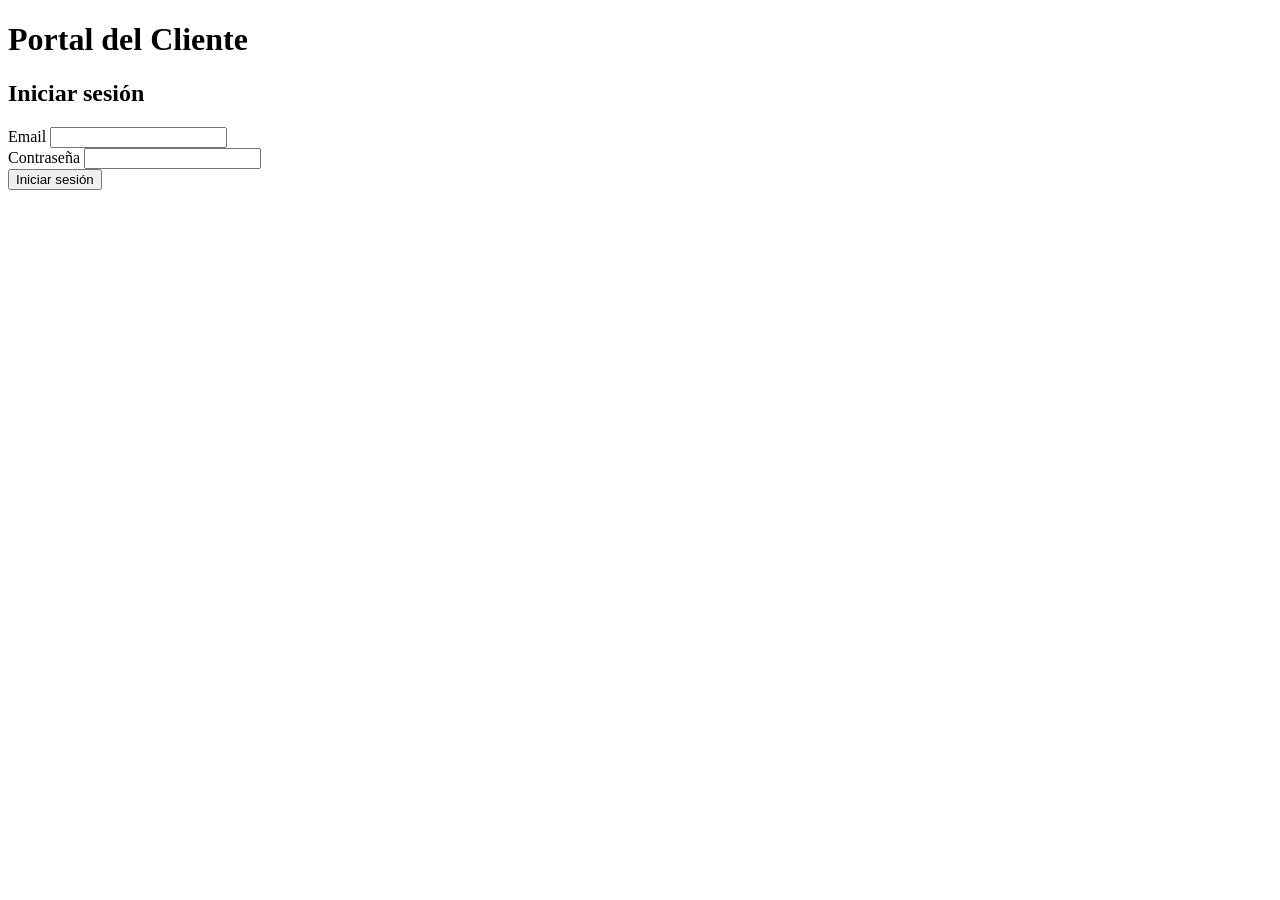
==== modulos/avisos/index.html @ 5ee2a53b "Create index.html" ====
<!DOCTYPE html>
<html lang="es">
<head>
  <meta charset="UTF-8">
  <meta name="viewport" content="width=device-width, initial-scale=1.0">

  <title>Avisos - Portal del Cliente</title>
</head>

<body>

  <header>

    <div>
      <h1>Avisos</h1>
      <p id="nombreUsuario">Cargando...</p>
    </div>

    <div>

      <a href="../../index.html">
        ← Volver al portal
      </a>

      <button
        id="cerrarSesion"
        type="button"
      >
        Cerrar sesión
      </button>

    </div>

  </header>


  <main>

    <section>

      <h2>Mis avisos</h2>

      <button
        id="recargarAvisos"
        type="button"
      >
        Recargar avisos
      </button>

      <p id="listadoMessage"></p>

      <div id="avisosContainer">
        Cargando avisos...
      </div>

    </section>

  </main>


  <script>

    // =====================================================
    // CONFIGURACIÓN
    // =====================================================

    const API_URL =
      "https://kit-asesoria-backend.vhtza8.easypanel.host";


    // =====================================================
    // SESIÓN
    // =====================================================

    const token =
      localStorage.getItem("token");

    const usuarioGuardado =
      localStorage.getItem("usuario");


    if (!token || !usuarioGuardado) {

      window.location.href =
        "../../login.html";
    }


    let usuario;


    try {

      usuario =
        JSON.parse(usuarioGuardado);


      document
        .getElementById("nombreUsuario")
        .textContent =
          `Hola, ${usuario.nombre}`;

    } catch (error) {

      console.error(
        "Error leyendo los datos del usuario:",
        error
      );


      localStorage.removeItem("token");
      localStorage.removeItem("usuario");


      window.location.href =
        "../../login.html";
    }


    // =====================================================
    // CERRAR SESIÓN
    // =====================================================

    document
      .getElementById("cerrarSesion")
      .addEventListener(
        "click",
        () => {

          localStorage.removeItem("token");
          localStorage.removeItem("usuario");

          window.location.href =
            "../../login.html";
        }
      );


    // =====================================================
    // CARGAR AVISOS
    // =====================================================

    async function cargarAvisos() {

      const container =
        document.getElementById(
          "avisosContainer"
        );


      const message =
        document.getElementById(
          "listadoMessage"
        );


      container.innerHTML =
        "Cargando avisos...";

      message.textContent = "";


      try {

        const respuesta =
          await fetch(
            `${API_URL}/api/cliente/avisos`,
            {
              method: "GET",

              headers: {
                "Authorization":
                  `Bearer ${token}`
              }
            }
          );


        const datos =
          await respuesta.json();


        if (
          !respuesta.ok ||
          !datos.ok
        ) {

          container.innerHTML = "";

          message.textContent =
            datos.message ||
            "No se han podido cargar los avisos.";

          return;
        }


        if (
          !Array.isArray(datos.avisos) ||
          datos.avisos.length === 0
        ) {

          container.innerHTML =
            "<p>No tienes avisos disponibles.</p>";

          return;
        }


        container.innerHTML = "";


        datos.avisos.forEach(
          (aviso) => {

            const article =
              document.createElement(
                "article"
              );


            // =================================================
            // INDICADOR LEÍDO / NO LEÍDO
            // =================================================

            const estadoLectura =
              document.createElement(
                "p"
              );


            estadoLectura.textContent =
              aviso.leido
                ? "✓ Leído"
                : "● No leído";


            // =================================================
            // TÍTULO
            // =================================================

            const titulo =
              document.createElement(
                "h3"
              );


            titulo.textContent =
              aviso.titulo;


            // =================================================
            // TIPO
            // =================================================

            const tipo =
              document.createElement(
                "p"
              );


            tipo.textContent =
              `Tipo: ${
                aviso.tipo || "-"
              }`;


            // =================================================
            // PRIORIDAD
            // =================================================

            const prioridad =
              document.createElement(
                "p"
              );


            prioridad.textContent =
              `Prioridad: ${
                aviso.prioridad || "-"
              }`;


            // =================================================
            // CONTENIDO
            // =================================================

            const contenido =
              document.createElement(
                "p"
              );


            contenido.textContent =
              aviso.contenido ||
              "Sin contenido";


            // =================================================
            // FECHA PUBLICACIÓN
            // =================================================

            const fechaPublicacion =
              document.createElement(
                "p"
              );


            fechaPublicacion.textContent =
              `Publicado: ${
                formatearFecha(
                  aviso.fechaPublicacion ||
                  aviso.createdAt
                )
              }`;


            // =================================================
            // FECHA CADUCIDAD
            // =================================================

            const fechaCaducidad =
              document.createElement(
                "p"
              );


            fechaCaducidad.textContent =
              `Caducidad: ${
                formatearFecha(
                  aviso.fechaCaducidad
                )
              }`;


            // =================================================
            // CREADOR
            // =================================================

            const creador =
              document.createElement(
                "p"
              );


            creador.textContent =
              `Publicado por: ${
                aviso.creador?.nombre ||
                "-"
              }`;


            // =================================================
            // BOTÓN MARCAR COMO LEÍDO
            // =================================================

            const botonLeido =
              document.createElement(
                "button"
              );


            botonLeido.type =
              "button";


            if (aviso.leido) {

              botonLeido.textContent =
                "Aviso leído";

              botonLeido.disabled =
                true;

            } else {

              botonLeido.textContent =
                "Marcar como leído";


              botonLeido.addEventListener(
                "click",
                () =>
                  marcarComoLeido(
                    aviso.id,
                    botonLeido,
                    estadoLectura
                  )
              );
            }


            // =================================================
            // CONSTRUIR AVISO
            // =================================================

            article.appendChild(
              estadoLectura
            );


            article.appendChild(
              titulo
            );


            article.appendChild(
              contenido
            );


            article.appendChild(
              tipo
            );


            article.appendChild(
              prioridad
            );


            article.appendChild(
              fechaPublicacion
            );


            article.appendChild(
              fechaCaducidad
            );


            article.appendChild(
              creador
            );


            article.appendChild(
              botonLeido
            );


            container.appendChild(
              article
            );
          }
        );

      } catch (error) {

        console.error(
          "Error cargando avisos:",
          error
        );


        container.innerHTML = "";


        message.textContent =
          "No se ha podido conectar con el servidor.";
      }
    }


    // =====================================================
    // MARCAR AVISO COMO LEÍDO
    // =====================================================

    async function marcarComoLeido(
      avisoId,
      boton,
      indicador
    ) {

      boton.disabled =
        true;


      boton.textContent =
        "Guardando...";


      try {

        const respuesta =
          await fetch(
            `${API_URL}/api/cliente/avisos/${avisoId}/leido`,
            {
              method: "PATCH",

              headers: {
                "Authorization":
                  `Bearer ${token}`
              }
            }
          );


        const datos =
          await respuesta.json();


        if (
          !respuesta.ok ||
          !datos.ok
        ) {

          alert(
            datos.message ||
            "No se ha podido marcar el aviso como leído."
          );


          boton.disabled =
            false;


          boton.textContent =
            "Marcar como leído";


          return;
        }


        indicador.textContent =
          "✓ Leído";


        boton.textContent =
          "Aviso leído";

      } catch (error) {

        console.error(
          "Error marcando aviso como leído:",
          error
        );


        alert(
          "No se ha podido conectar con el servidor."
        );


        boton.disabled =
          false;


        boton.textContent =
          "Marcar como leído";
      }
    }


    // =====================================================
    // RECARGAR AVISOS
    // =====================================================

    document
      .getElementById(
        "recargarAvisos"
      )
      .addEventListener(
        "click",
        cargarAvisos
      );


    // =====================================================
    // FORMATEAR FECHA
    // =====================================================

    function formatearFecha(
      fecha
    ) {

      if (!fecha) {
        return "-";
      }


      const fechaObjeto =
        new Date(fecha);


      if (
        Number.isNaN(
          fechaObjeto.getTime()
        )
      ) {

        return "-";
      }


      return fechaObjeto.toLocaleString(
        "es-ES",
        {
          dateStyle: "short",
          timeStyle: "short"
        }
      );
    }


    // =====================================================
    // INICIO
    // =====================================================

    cargarAvisos();

  </script>

</body>
</html>
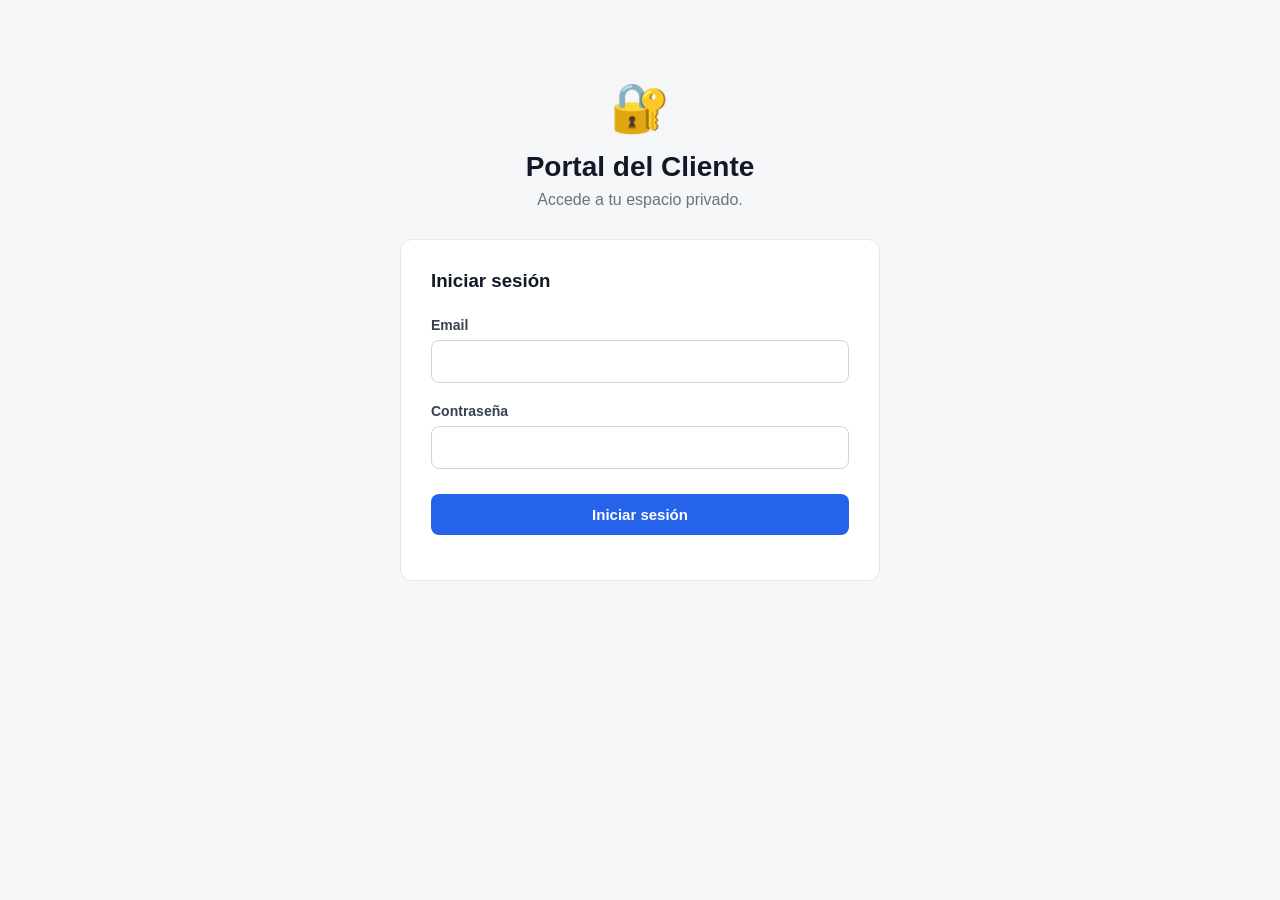
==== commit 015b9641: "Update index.html" ====
--- a/modulos/avisos/index.html
+++ b/modulos/avisos/index.html
@@ -1,30 +1,92 @@
 
 <!DOCTYPE html>
 <html lang="es">
+
 <head>
+
   <meta charset="UTF-8">
-  <meta name="viewport" content="width=device-width, initial-scale=1.0">
+
+  <meta
+    name="viewport"
+    content="width=device-width, initial-scale=1.0"
+  >
 
   <title>Avisos - Portal del Cliente</title>
+
+  <link
+    rel="stylesheet"
+    href="../../css/estilos.css"
+  >
+
 </head>
 
+
 <body>
 
-  <header>
-
-    <div>
-      <h1>Avisos</h1>
-      <p id="nombreUsuario">Cargando...</p>
+
+  <!-- =====================================================
+       CABECERA
+       ===================================================== -->
+
+  <header class="portal-header">
+
+    <div class="portal-header-left">
+
+      <div
+        style="
+          display: flex;
+          align-items: center;
+          gap: 14px;
+        "
+      >
+
+        <div
+          style="
+            width: 46px;
+            height: 46px;
+            display: flex;
+            align-items: center;
+            justify-content: center;
+            background: #eef2ff;
+            border-radius: 12px;
+            font-size: 24px;
+          "
+        >
+          🔔
+        </div>
+
+        <div>
+
+          <h1>
+            Avisos
+          </h1>
+
+          <p id="nombreUsuario">
+            Cargando...
+          </p>
+
+        </div>
+
+      </div>
+
     </div>
 
-    <div>
-
-      <a href="../../index.html">
+
+    <div class="portal-header-right">
+
+      <a
+        href="../../index.html"
+        class="btn btn-secondary"
+        style="
+          text-decoration: none;
+        "
+      >
         ← Volver al portal
       </a>
 
       <button
         id="cerrarSesion"
+        class="btn btn-danger"
         type="button"
       >
         Cerrar sesión
@@ -35,29 +97,121 @@
   </header>
 
 
-  <main>
-
-    <section>
-
-      <h2>Mis avisos</h2>
-
-      <button
-        id="recargarAvisos"
-        type="button"
+
+  <!-- =====================================================
+       CONTENIDO PRINCIPAL
+       ===================================================== -->
+
+  <main class="portal-container">
+
+
+    <!-- ===================================================
+         CABECERA DEL MÓDULO
+         =================================================== -->
+
+    <section class="welcome-section">
+
+      <h2>
+        Mis avisos
+      </h2>
+
+      <p>
+        Consulta las comunicaciones y avisos de tu asesoría.
+      </p>
+
+    </section>
+
+
+
+    <!-- ===================================================
+         LISTADO DE AVISOS
+         =================================================== -->
+
+    <section class="dashboard-section">
+
+      <div
+        style="
+          display: flex;
+          justify-content: space-between;
+          align-items: center;
+          gap: 15px;
+          flex-wrap: wrap;
+          margin-bottom: 25px;
+        "
       >
-        Recargar avisos
-      </button>
-
-      <p id="listadoMessage"></p>
-
-      <div id="avisosContainer">
+
+        <div>
+
+          <h2
+            style="
+              margin: 0 0 5px 0;
+            "
+          >
+            Avisos recibidos
+          </h2>
+
+          <p
+            style="
+              margin: 0;
+              color: #6b7280;
+              font-size: 14px;
+            "
+          >
+            Aquí aparecerán las comunicaciones dirigidas a ti.
+          </p>
+
+        </div>
+
+
+        <button
+          id="recargarAvisos"
+          class="btn btn-primary"
+          type="button"
+        >
+          ↻ Recargar avisos
+        </button>
+
+      </div>
+
+
+      <p
+        id="listadoMessage"
+        class="message"
+      ></p>
+
+
+      <div
+        id="avisosContainer"
+        style="
+          display: grid;
+          gap: 18px;
+        "
+      >
         Cargando avisos...
       </div>
 
     </section>
 
+
   </main>
 
+
+
+  <!-- =====================================================
+       PIE
+       ===================================================== -->
+
+  <footer class="portal-footer">
+
+    Portal del Cliente · Kit Gestión Asesoría
+
+  </footer>
+
+
+
+  <!-- =====================================================
+       JAVASCRIPT
+       ===================================================== -->
 
   <script>
 
@@ -75,6 +229,7 @@
 
     const token =
       localStorage.getItem("token");
+
 
     const usuarioGuardado =
       localStorage.getItem("usuario");
@@ -116,6 +271,7 @@
       window.location.href =
         "../../login.html";
     }
+
 
 
     // =====================================================
@@ -133,8 +289,10 @@
 
           window.location.href =
             "../../login.html";
+
         }
       );
+
 
 
     // =====================================================
@@ -155,8 +313,21 @@
         );
 
 
-      container.innerHTML =
-        "Cargando avisos...";
+      container.innerHTML = `
+        <div
+          style="
+            background: #ffffff;
+            border: 1px solid #e5e7eb;
+            border-radius: 12px;
+            padding: 30px;
+            text-align: center;
+            color: #6b7280;
+          "
+        >
+          Cargando avisos...
+        </div>
+      `;
+
 
       message.textContent = "";
 
@@ -201,8 +372,46 @@
           datos.avisos.length === 0
         ) {
 
-          container.innerHTML =
-            "<p>No tienes avisos disponibles.</p>";
+          container.innerHTML = `
+            <div
+              style="
+                background: #ffffff;
+                border: 1px solid #e5e7eb;
+                border-radius: 12px;
+                padding: 45px 30px;
+                text-align: center;
+              "
+            >
+
+              <div
+                style="
+                  font-size: 42px;
+                  margin-bottom: 15px;
+                "
+              >
+                🔔
+              </div>
+
+              <h3
+                style="
+                  margin: 0 0 8px 0;
+                  color: #111827;
+                "
+              >
+                No tienes avisos
+              </h3>
+
+              <p
+                style="
+                  margin: 0;
+                  color: #6b7280;
+                "
+              >
+                No hay comunicaciones disponibles en este momento.
+              </p>
+
+            </div>
+          `;
 
           return;
         }
@@ -220,13 +429,63 @@
               );
 
 
+            article.style.cssText = `
+              background: #ffffff;
+              border: 1px solid #e5e7eb;
+              border-radius: 12px;
+              padding: 24px;
+              box-shadow: 0 2px 6px rgba(0, 0, 0, 0.04);
+            `;
+
+
+            // =================================================
+            // CABECERA DEL AVISO
+            // =================================================
+
+            const cabecera =
+              document.createElement(
+                "div"
+              );
+
+
+            cabecera.style.cssText = `
+              display: flex;
+              justify-content: space-between;
+              align-items: flex-start;
+              gap: 15px;
+              flex-wrap: wrap;
+              margin-bottom: 18px;
+            `;
+
+
+            // =================================================
+            // TÍTULO
+            // =================================================
+
+            const titulo =
+              document.createElement(
+                "h3"
+              );
+
+
+            titulo.textContent =
+              aviso.titulo;
+
+
+            titulo.style.cssText = `
+              margin: 0;
+              color: #111827;
+              font-size: 19px;
+            `;
+
+
             // =================================================
             // INDICADOR LEÍDO / NO LEÍDO
             // =================================================
 
             const estadoLectura =
               document.createElement(
-                "p"
+                "span"
               );
 
 
@@ -236,50 +495,46 @@
                 : "● No leído";
 
 
-            // =================================================
-            // TÍTULO
-            // =================================================
-
-            const titulo =
-              document.createElement(
-                "h3"
-              );
-
-
-            titulo.textContent =
-              aviso.titulo;
-
-
-            // =================================================
-            // TIPO
-            // =================================================
-
-            const tipo =
-              document.createElement(
-                "p"
-              );
-
-
-            tipo.textContent =
-              `Tipo: ${
-                aviso.tipo || "-"
-              }`;
-
-
-            // =================================================
-            // PRIORIDAD
-            // =================================================
-
-            const prioridad =
-              document.createElement(
-                "p"
-              );
-
-
-            prioridad.textContent =
-              `Prioridad: ${
-                aviso.prioridad || "-"
-              }`;
+            estadoLectura.style.cssText =
+              aviso.leido
+                ? `
+                  display: inline-flex;
+                  align-items: center;
+                  padding: 6px 10px;
+                  border-radius: 999px;
+                  background: #ecfdf5;
+                  color: #047857;
+                  font-size: 13px;
+                  font-weight: 600;
+                  white-space: nowrap;
+                `
+                : `
+                  display: inline-flex;
+                  align-items: center;
+                  padding: 6px 10px;
+                  border-radius: 999px;
+                  background: #fff7ed;
+                  color: #c2410c;
+                  font-size: 13px;
+                  font-weight: 600;
+                  white-space: nowrap;
+                `;
+
+
+            cabecera.appendChild(
+              titulo
+            );
+
+
+            cabecera.appendChild(
+              estadoLectura
+            );
+
+
+            article.appendChild(
+              cabecera
+            );
+
 
 
             // =================================================
@@ -288,7 +543,7 @@
 
             const contenido =
               document.createElement(
-                "p"
+                "div"
               );
 
 
@@ -297,23 +552,141 @@
               "Sin contenido";
 
 
+            contenido.style.cssText = `
+              color: #374151;
+              line-height: 1.6;
+              white-space: pre-wrap;
+              margin-bottom: 22px;
+            `;
+
+
+            article.appendChild(
+              contenido
+            );
+
+
+
+            // =================================================
+            // INFORMACIÓN DEL AVISO
+            // =================================================
+
+            const informacion =
+              document.createElement(
+                "div"
+              );
+
+
+            informacion.style.cssText = `
+              display: grid;
+              grid-template-columns: repeat(auto-fit, minmax(180px, 1fr));
+              gap: 12px;
+              padding: 16px;
+              background: #f9fafb;
+              border-radius: 10px;
+              margin-bottom: 20px;
+            `;
+
+
+            // =================================================
+            // TIPO
+            // =================================================
+
+            const tipo =
+              document.createElement(
+                "div"
+              );
+
+
+            tipo.innerHTML = `
+              <div
+                style="
+                  font-size: 12px;
+                  color: #6b7280;
+                  margin-bottom: 3px;
+                "
+              >
+                Tipo
+              </div>
+
+              <div
+                style="
+                  font-size: 14px;
+                  font-weight: 600;
+                  color: #374151;
+                "
+              >
+                ${aviso.tipo || "-"}
+              </div>
+            `;
+
+
+            // =================================================
+            // PRIORIDAD
+            // =================================================
+
+            const prioridad =
+              document.createElement(
+                "div"
+              );
+
+
+            prioridad.innerHTML = `
+              <div
+                style="
+                  font-size: 12px;
+                  color: #6b7280;
+                  margin-bottom: 3px;
+                "
+              >
+                Prioridad
+              </div>
+
+              <div
+                style="
+                  font-size: 14px;
+                  font-weight: 600;
+                  color: #374151;
+                "
+              >
+                ${aviso.prioridad || "-"}
+              </div>
+            `;
+
+
             // =================================================
             // FECHA PUBLICACIÓN
             // =================================================
 
             const fechaPublicacion =
               document.createElement(
-                "p"
-              );
-
-
-            fechaPublicacion.textContent =
-              `Publicado: ${
-                formatearFecha(
+                "div"
+              );
+
+
+            fechaPublicacion.innerHTML = `
+              <div
+                style="
+                  font-size: 12px;
+                  color: #6b7280;
+                  margin-bottom: 3px;
+                "
+              >
+                Publicado
+              </div>
+
+              <div
+                style="
+                  font-size: 14px;
+                  font-weight: 600;
+                  color: #374151;
+                "
+              >
+                ${formatearFecha(
                   aviso.fechaPublicacion ||
                   aviso.createdAt
-                )
-              }`;
+                )}
+              </div>
+            `;
 
 
             // =================================================
@@ -322,33 +695,101 @@
 
             const fechaCaducidad =
               document.createElement(
+                "div"
+              );
+
+
+            fechaCaducidad.innerHTML = `
+              <div
+                style="
+                  font-size: 12px;
+                  color: #6b7280;
+                  margin-bottom: 3px;
+                "
+              >
+                Caducidad
+              </div>
+
+              <div
+                style="
+                  font-size: 14px;
+                  font-weight: 600;
+                  color: #374151;
+                "
+              >
+                ${formatearFecha(
+                  aviso.fechaCaducidad
+                )}
+              </div>
+            `;
+
+
+            informacion.appendChild(
+              tipo
+            );
+
+
+            informacion.appendChild(
+              prioridad
+            );
+
+
+            informacion.appendChild(
+              fechaPublicacion
+            );
+
+
+            informacion.appendChild(
+              fechaCaducidad
+            );
+
+
+            article.appendChild(
+              informacion
+            );
+
+
+
+            // =================================================
+            // CREADOR
+            // =================================================
+
+            const creador =
+              document.createElement(
                 "p"
               );
 
 
-            fechaCaducidad.textContent =
-              `Caducidad: ${
-                formatearFecha(
-                  aviso.fechaCaducidad
-                )
-              }`;
-
-
-            // =================================================
-            // CREADOR
-            // =================================================
-
-            const creador =
-              document.createElement(
-                "p"
-              );
-
-
-            creador.textContent =
-              `Publicado por: ${
-                aviso.creador?.nombre ||
-                "-"
-              }`;
+            creador.innerHTML = `
+              <span
+                style="
+                  color: #6b7280;
+                  font-size: 13px;
+                "
+              >
+                Publicado por:
+              </span>
+
+              <strong
+                style="
+                  color: #374151;
+                  font-size: 13px;
+                "
+              >
+                ${aviso.creador?.nombre || "-"}
+              </strong>
+            `;
+
+
+            creador.style.cssText = `
+              margin: 0 0 18px 0;
+            `;
+
+
+            article.appendChild(
+              creador
+            );
+
 
 
             // =================================================
@@ -365,10 +806,14 @@
               "button";
 
 
+            botonLeido.className =
+              "btn btn-primary";
+
+
             if (aviso.leido) {
 
               botonLeido.textContent =
-                "Aviso leído";
+                "✓ Aviso leído";
 
               botonLeido.disabled =
                 true;
@@ -391,50 +836,6 @@
             }
 
 
-            // =================================================
-            // CONSTRUIR AVISO
-            // =================================================
-
-            article.appendChild(
-              estadoLectura
-            );
-
-
-            article.appendChild(
-              titulo
-            );
-
-
-            article.appendChild(
-              contenido
-            );
-
-
-            article.appendChild(
-              tipo
-            );
-
-
-            article.appendChild(
-              prioridad
-            );
-
-
-            article.appendChild(
-              fechaPublicacion
-            );
-
-
-            article.appendChild(
-              fechaCaducidad
-            );
-
-
-            article.appendChild(
-              creador
-            );
-
-
             article.appendChild(
               botonLeido
             );
@@ -443,6 +844,7 @@
             container.appendChild(
               article
             );
+
           }
         );
 
@@ -459,8 +861,11 @@
 
         message.textContent =
           "No se ha podido conectar con el servidor.";
+
       }
+
     }
+
 
 
     // =====================================================
@@ -528,8 +933,22 @@
           "✓ Leído";
 
 
+        indicador.style.cssText = `
+          display: inline-flex;
+          align-items: center;
+          padding: 6px 10px;
+          border-radius: 999px;
+          background: #ecfdf5;
+          color: #047857;
+          font-size: 13px;
+          font-weight: 600;
+          white-space: nowrap;
+        `;
+
+
         boton.textContent =
-          "Aviso leído";
+          "✓ Aviso leído";
+
 
       } catch (error) {
 
@@ -550,8 +969,11 @@
 
         boton.textContent =
           "Marcar como leído";
+
       }
+
     }
+
 
 
     // =====================================================
@@ -568,6 +990,7 @@
       );
 
 
+
     // =====================================================
     // FORMATEAR FECHA
     // =====================================================
@@ -602,9 +1025,11 @@
           timeStyle: "short"
         }
       );
+
     }
 
 
+
     // =====================================================
     // INICIO
     // =====================================================
@@ -613,6 +1038,8 @@
 
   </script>
 
+
 </body>
+
 </html>
 
--- a/css/estilos.css
+++ b/css/estilos.css
@@ -0,0 +1,353 @@
+
+/* =========================================================
+   ESTILOS GENERALES - PORTAL CLIENTE
+   ========================================================= */
+
+* {
+  box-sizing: border-box;
+}
+
+html,
+body {
+  margin: 0;
+  padding: 0;
+  min-height: 100%;
+}
+
+body {
+  font-family: Arial, Helvetica, sans-serif;
+  background: #f4f6f8;
+  color: #1f2937;
+}
+
+
+/* =========================================================
+   CABECERA
+   ========================================================= */
+
+.portal-header {
+  background: #ffffff;
+  border-bottom: 1px solid #e5e7eb;
+  padding: 18px 30px;
+
+  display: flex;
+  align-items: center;
+  justify-content: space-between;
+
+  gap: 20px;
+}
+
+.portal-header-left {
+  display: flex;
+  flex-direction: column;
+  gap: 5px;
+}
+
+.portal-header-left h1 {
+  margin: 0;
+  font-size: 24px;
+  color: #111827;
+}
+
+.portal-header-left p {
+  margin: 0;
+  color: #6b7280;
+  font-size: 14px;
+}
+
+.portal-header-right {
+  display: flex;
+  align-items: center;
+  gap: 10px;
+}
+
+
+/* =========================================================
+   CONTENEDOR PRINCIPAL
+   ========================================================= */
+
+.portal-container {
+  width: min(1200px, calc(100% - 40px));
+  margin: 40px auto;
+}
+
+
+/* =========================================================
+   BIENVENIDA
+   ========================================================= */
+
+.welcome-section {
+  margin-bottom: 30px;
+}
+
+.welcome-section h2 {
+  margin: 0 0 8px;
+  font-size: 28px;
+  color: #111827;
+}
+
+.welcome-section p {
+  margin: 0;
+  color: #6b7280;
+}
+
+
+/* =========================================================
+   GRID DE MÓDULOS
+   ========================================================= */
+
+.modules-grid {
+  display: grid;
+
+  grid-template-columns:
+    repeat(4, minmax(0, 1fr));
+
+  gap: 20px;
+}
+
+
+/* =========================================================
+   TARJETAS
+   ========================================================= */
+
+.module-card {
+  background: #ffffff;
+
+  border: 1px solid #e5e7eb;
+  border-radius: 12px;
+
+  padding: 25px;
+
+  text-decoration: none;
+  color: inherit;
+
+  transition:
+    transform 0.15s ease,
+    box-shadow 0.15s ease,
+    border-color 0.15s ease;
+
+  display: flex;
+  flex-direction: column;
+  justify-content: space-between;
+
+  min-height: 190px;
+}
+
+.module-card:hover {
+  transform: translateY(-3px);
+
+  border-color: #cbd5e1;
+
+  box-shadow:
+    0 8px 24px rgba(15, 23, 42, 0.08);
+}
+
+.module-icon {
+  font-size: 36px;
+  margin-bottom: 18px;
+}
+
+.module-card h3 {
+  margin: 0 0 8px;
+
+  font-size: 20px;
+  color: #111827;
+}
+
+.module-card p {
+  margin: 0;
+
+  color: #6b7280;
+  font-size: 14px;
+  line-height: 1.5;
+}
+
+
+/* =========================================================
+   INDICADORES
+   ========================================================= */
+
+.dashboard-section {
+  margin-top: 35px;
+}
+
+.dashboard-section h2 {
+  margin: 0 0 18px;
+
+  font-size: 21px;
+  color: #111827;
+}
+
+.stats-grid {
+  display: grid;
+
+  grid-template-columns:
+    repeat(4, minmax(0, 1fr));
+
+  gap: 15px;
+}
+
+.stat-card {
+  background: #ffffff;
+
+  border: 1px solid #e5e7eb;
+  border-radius: 10px;
+
+  padding: 20px;
+}
+
+.stat-card-title {
+  color: #6b7280;
+  font-size: 13px;
+  margin-bottom: 8px;
+}
+
+.stat-card-value {
+  color: #111827;
+  font-size: 28px;
+  font-weight: bold;
+}
+
+
+/* =========================================================
+   BOTONES
+   ========================================================= */
+
+.btn {
+  border: 0;
+  border-radius: 8px;
+
+  padding: 10px 15px;
+
+  font-size: 14px;
+  font-weight: 600;
+
+  cursor: pointer;
+
+  text-decoration: none;
+
+  display: inline-flex;
+  align-items: center;
+  justify-content: center;
+
+  transition:
+    background 0.15s ease,
+    transform 0.15s ease;
+}
+
+.btn:hover {
+  transform: translateY(-1px);
+}
+
+.btn-primary {
+  background: #2563eb;
+  color: #ffffff;
+}
+
+.btn-primary:hover {
+  background: #1d4ed8;
+}
+
+.btn-secondary {
+  background: #f3f4f6;
+  color: #374151;
+}
+
+.btn-secondary:hover {
+  background: #e5e7eb;
+}
+
+.btn-danger {
+  background: #dc2626;
+  color: #ffffff;
+}
+
+.btn-danger:hover {
+  background: #b91c1c;
+}
+
+
+/* =========================================================
+   MENSAJES
+   ========================================================= */
+
+.message {
+  margin-top: 15px;
+
+  color: #6b7280;
+  font-size: 14px;
+}
+
+
+/* =========================================================
+   PIE
+   ========================================================= */
+
+.portal-footer {
+  width: min(1200px, calc(100% - 40px));
+
+  margin: 50px auto 25px;
+
+  text-align: center;
+
+  color: #9ca3af;
+  font-size: 13px;
+}
+
+
+/* =========================================================
+   RESPONSIVE
+   ========================================================= */
+
+@media (max-width: 900px) {
+
+  .modules-grid {
+    grid-template-columns:
+      repeat(2, minmax(0, 1fr));
+  }
+
+  .stats-grid {
+    grid-template-columns:
+      repeat(2, minmax(0, 1fr));
+  }
+
+}
+
+
+@media (max-width: 600px) {
+
+  .portal-header {
+    padding: 15px 20px;
+
+    flex-direction: column;
+    align-items: flex-start;
+  }
+
+  .portal-header-right {
+    width: 100%;
+  }
+
+  .portal-header-right .btn {
+    flex: 1;
+  }
+
+  .portal-container {
+    width: min(100% - 30px, 1200px);
+
+    margin: 25px auto;
+  }
+
+  .welcome-section h2 {
+    font-size: 24px;
+  }
+
+  .modules-grid {
+    grid-template-columns: 1fr;
+  }
+
+  .stats-grid {
+    grid-template-columns: 1fr;
+  }
+
+}
+
